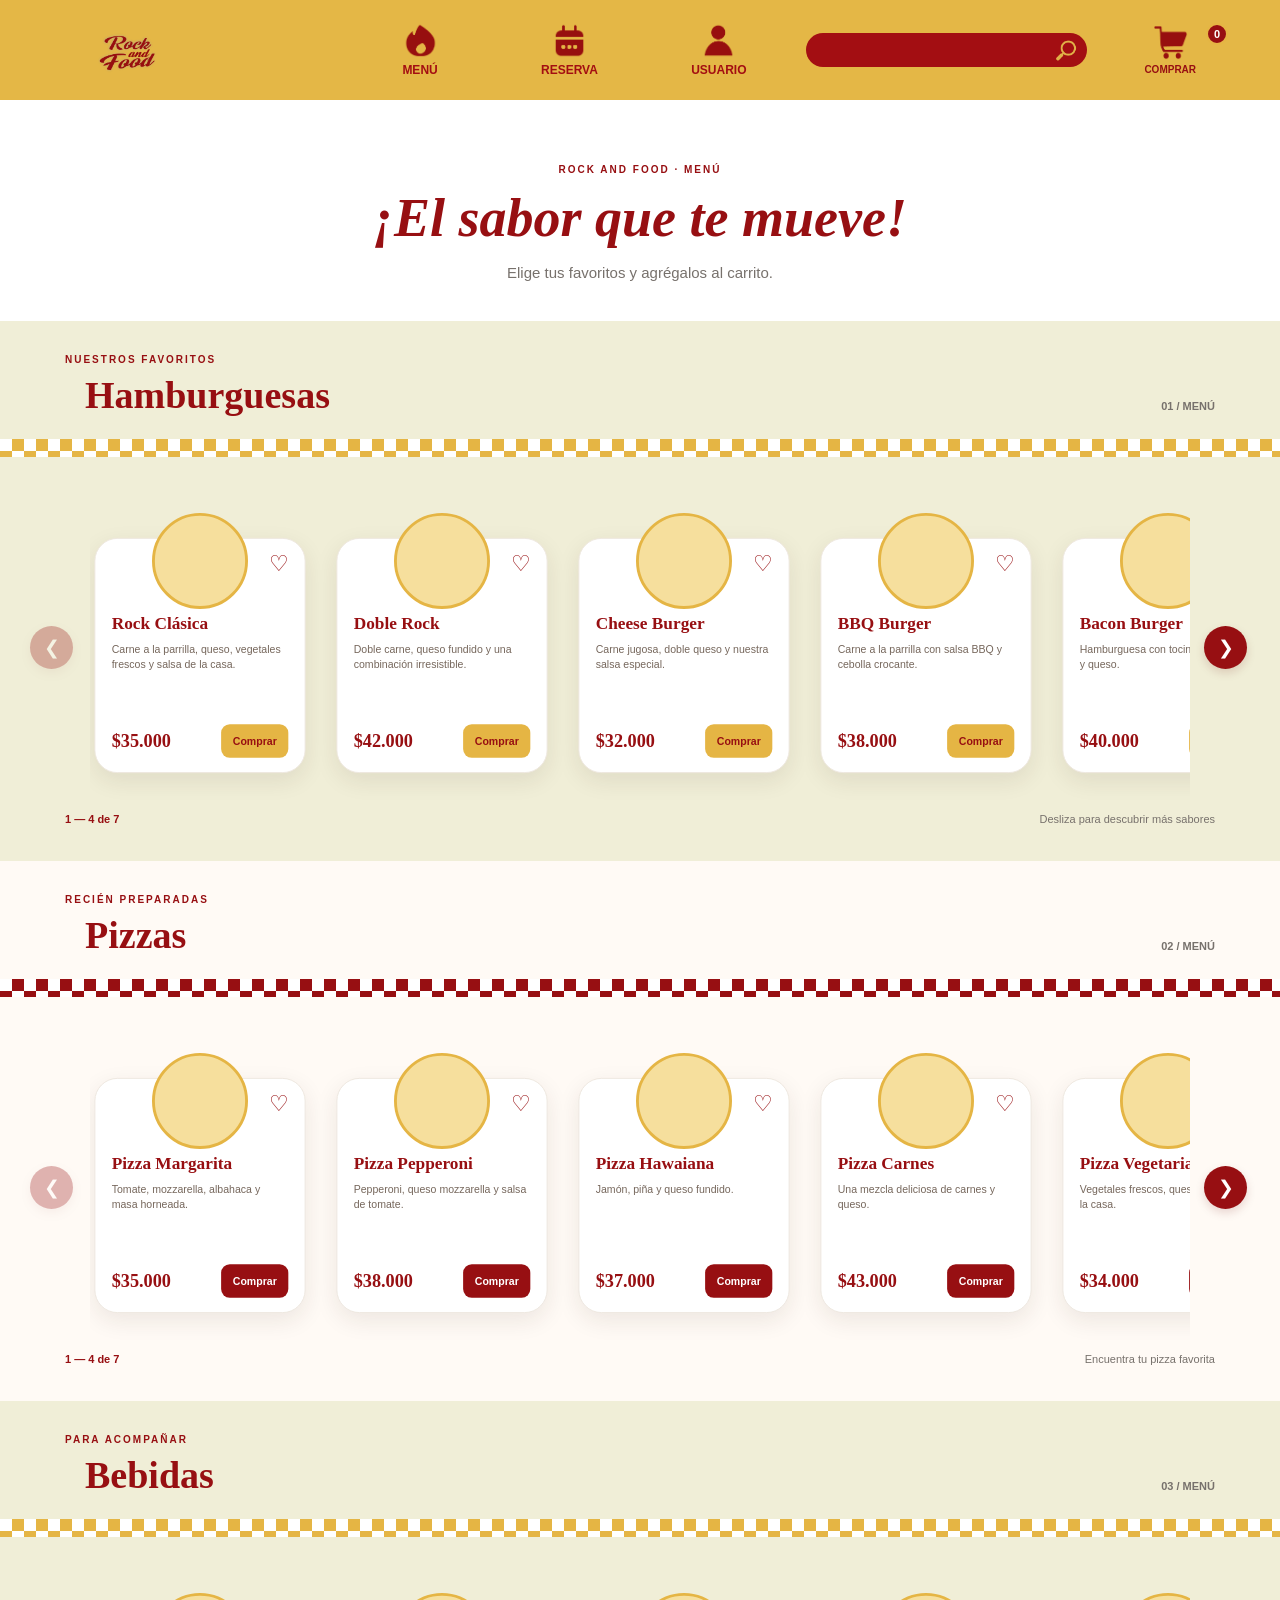
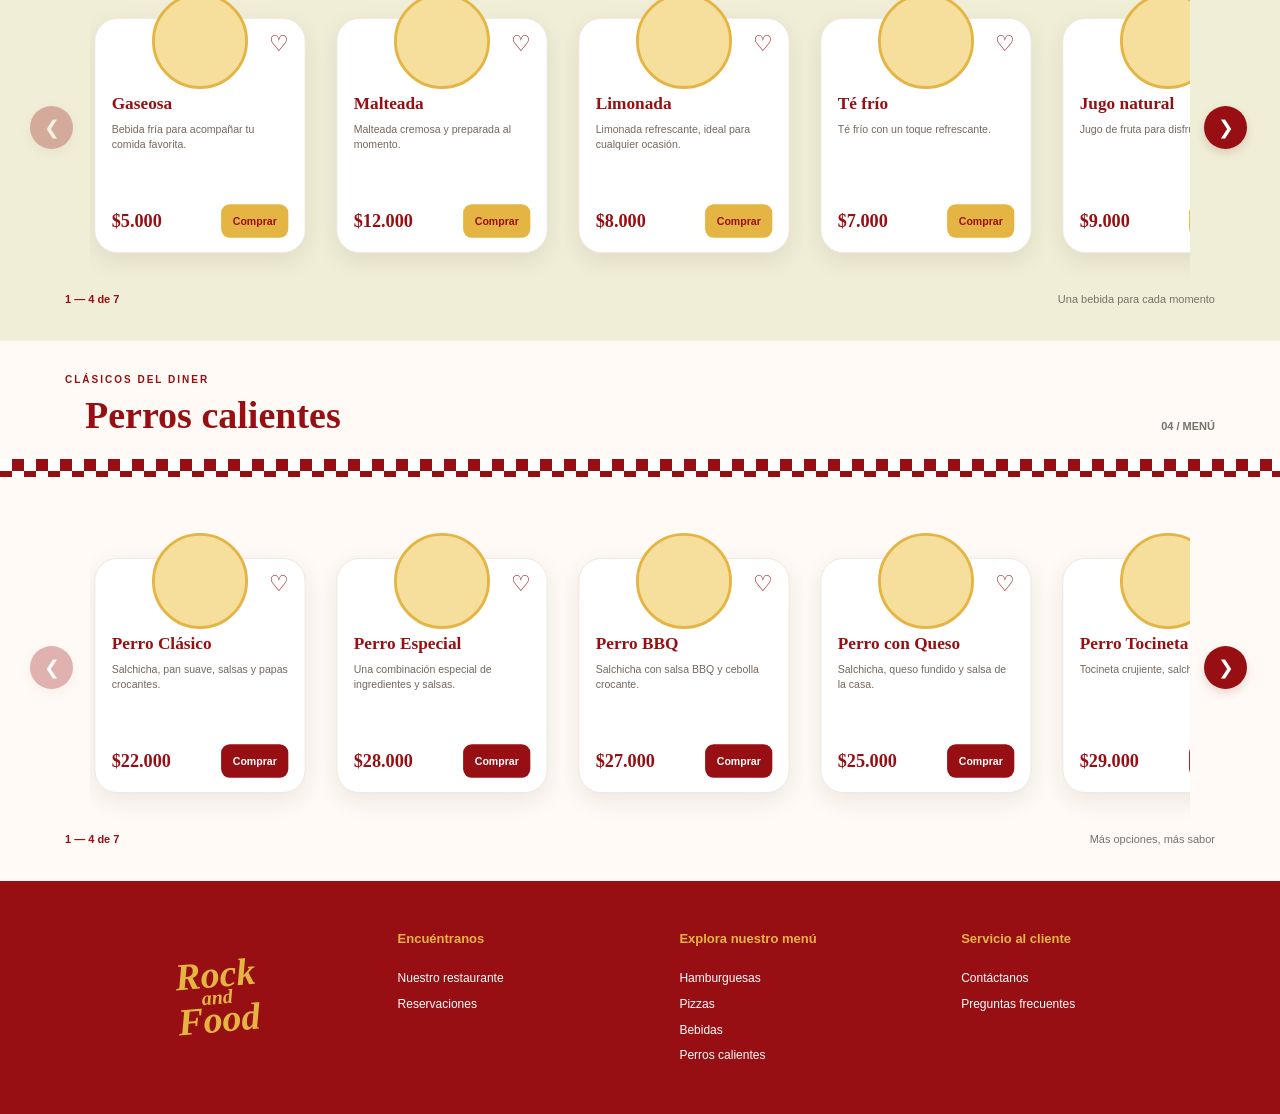
==== menu.html @ 2be90428 "arreglando las demas pestañas" ====
<!DOCTYPE html>
<html lang="es">
<head>
  <meta charset="UTF-8">
  <meta name="viewport" content="width=device-width, initial-scale=1.0">

  <title>Menú | Rock and Food</title>

  <!-- Conexión con los estilos CSS -->
  <link rel="stylesheet" href="menu.css">
    <link rel="stylesheet" href="styles.css">

</head>

<body>

  <!-- ==========================================
       BARRA DE NAVEGACIÓN
       ========================================== -->

  <header class="site-header" id="inicio">
    <nav class="navbar" aria-label="Navegación principal">
      <a class="brand" href="index.html" aria-label="Rock and Food, inicio">
        <img src="/iconos/logo-14.png" alt="Rock and Food">
      </a>

      <a class="nav-item" href="menu.html" aria-label="Ir al menú">
        <img src="/iconos/menu.png" alt="" class="nav-icon">
        <span>MENÚ</span>
      </a>

      <a class="nav-item" href="reservacion.html" aria-label="Ir a reservas">
        <img src="/iconos/reserva.png" alt="" class="nav-icon">
        <span>RESERVA</span>
      </a>

      <a class="nav-item" href="#usuario" aria-label="Área de usuario">
        <img src="/iconos/usuario.png" alt="" class="nav-icon">
        <span>USUARIO</span>
      </a>

      <!-- La búsqueda ocupa un espacio amplio en la navegación -->
      <form class="search-form" role="search" action="#menu">
        <label class="visually-hidden" for="site-search">Buscar productos</label>
        <input id="site-search" type="search" placeholder="Buscar..." autocomplete="off">
        <button type="submit" aria-label="Buscar">
          <img src="/iconos/lupa-13.png" alt="">
        </button>
      </form>

      
        <button class="boton-carrito" id="abrir-carrito" type="button">
        <img src="/iconos/carrito.png" alt="" class="nav-icon">
        <span>COMPRAR</span>
        <span class="carrito-contador" id="carrito-contador"
              aria-live="polite">0</span>
      </button>
    </nav>
  </header>


  <!-- ==========================================
       CONTENIDO PRINCIPAL
       ========================================== -->

  <main id="inicio">

    <section class="presentacion">
      <p class="presentacion-etiqueta">ROCK AND FOOD · MENÚ</p>
      <h1>¡El sabor que te mueve!</h1>
      <p>Elige tus favoritos y agrégalos al carrito.</p>
    </section>


    <!-- ========================================
         CATEGORÍA 1: HAMBURGUESAS
         Los productos se crean desde JavaScript.
         ======================================== -->

    <section class="categoria" id="hamburguesas"
             data-categoria="hamburguesas">

      <div class="categoria-titulo">
        <div>
          <span class="categoria-etiqueta">NUESTROS FAVORITOS</span>
          <h2>Hamburguesas</h2>
        </div>
        <span class="categoria-numero">01 / MENÚ</span>
      </div>

      <div class="franja-ajedrez franja-mostaza" aria-hidden="true"></div>

      <div class="carrusel-contenedor">

        <button class="flecha flecha-anterior"
                type="button"
                aria-label="Ver hamburguesas anteriores">
          &#10094;
        </button>

        <div class="carrusel-ventana">
          <div class="productos-pista" id="pista-hamburguesas"></div>
        </div>

        <button class="flecha flecha-siguiente"
                type="button"
                aria-label="Ver más hamburguesas">
          &#10095;
        </button>

      </div>

      <div class="carrusel-pie">
        <span class="carrusel-posicion">01 — 07</span>
        <span>Desliza para descubrir más sabores</span>
      </div>

    </section>


    <!-- ========================================
         CATEGORÍA 2: PIZZAS
         ======================================== -->

    <section class="categoria categoria-roja" id="pizzas"
             data-categoria="pizzas">

      <div class="categoria-titulo">
        <div>
          <span class="categoria-etiqueta">RECIÉN PREPARADAS</span>
          <h2>Pizzas</h2>
        </div>
        <span class="categoria-numero">02 / MENÚ</span>
      </div>

      <div class="franja-ajedrez franja-roja" aria-hidden="true"></div>

      <div class="carrusel-contenedor">

        <button class="flecha flecha-anterior"
                type="button"
                aria-label="Ver pizzas anteriores">
          &#10094;
        </button>

        <div class="carrusel-ventana">
          <div class="productos-pista" id="pista-pizzas"></div>
        </div>

        <button class="flecha flecha-siguiente"
                type="button"
                aria-label="Ver más pizzas">
          &#10095;
        </button>

      </div>

      <div class="carrusel-pie">
        <span class="carrusel-posicion">01 — 07</span>
        <span>Encuentra tu pizza favorita</span>
      </div>

    </section>


    <!-- ========================================
         CATEGORÍA 3: BEBIDAS
         ======================================== -->

    <section class="categoria" id="bebidas"
             data-categoria="bebidas">

      <div class="categoria-titulo">
        <div>
          <span class="categoria-etiqueta">PARA ACOMPAÑAR</span>
          <h2>Bebidas</h2>
        </div>
        <span class="categoria-numero">03 / MENÚ</span>
      </div>

      <div class="franja-ajedrez franja-mostaza" aria-hidden="true"></div>

      <div class="carrusel-contenedor">

        <button class="flecha flecha-anterior"
                type="button"
                aria-label="Ver bebidas anteriores">
          &#10094;
        </button>

        <div class="carrusel-ventana">
          <div class="productos-pista" id="pista-bebidas"></div>
        </div>

        <button class="flecha flecha-siguiente"
                type="button"
                aria-label="Ver más bebidas">
          &#10095;
        </button>

      </div>

      <div class="carrusel-pie">
        <span class="carrusel-posicion">01 — 07</span>
        <span>Una bebida para cada momento</span>
      </div>

    </section>


    <!-- ========================================
         CATEGORÍA 4: PERROS CALIENTES
         ======================================== -->

    <section class="categoria categoria-roja" id="perros"
             data-categoria="perros">

      <div class="categoria-titulo">
        <div>
          <span class="categoria-etiqueta">CLÁSICOS DEL DINER</span>
          <h2>Perros calientes</h2>
        </div>
        <span class="categoria-numero">04 / MENÚ</span>
      </div>

      <div class="franja-ajedrez franja-roja" aria-hidden="true"></div>

      <div class="carrusel-contenedor">

        <button class="flecha flecha-anterior"
                type="button"
                aria-label="Ver perros calientes anteriores">
          &#10094;
        </button>

        <div class="carrusel-ventana">
          <div class="productos-pista" id="pista-perros"></div>
        </div>

        <button class="flecha flecha-siguiente"
                type="button"
                aria-label="Ver más perros calientes">
          &#10095;
        </button>

      </div>

      <div class="carrusel-pie">
        <span class="carrusel-posicion">01 — 07</span>
        <span>Más opciones, más sabor</span>
      </div>

    </section>

  </main>


  <!-- ==========================================
       VENTANA DEL CARRITO
       ========================================== -->

  <div class="fondo-modal" id="fondo-modal" hidden>
    <section class="modal-carrito"
             role="dialog"
             aria-modal="true"
             aria-labelledby="titulo-carrito">

      <button class="cerrar-modal" id="cerrar-carrito"
              type="button" aria-label="Cerrar carrito">×</button>

      <span class="categoria-etiqueta">TU PEDIDO</span>
      <h2 id="titulo-carrito">Mi carrito</h2>

      <div id="carrito-lista" class="carrito-lista"></div>

      <div class="carrito-total">
        <span>Total</span>
        <strong id="carrito-total">$0 COP</strong>
      </div>

      <button class="boton-vaciar" id="vaciar-carrito" type="button">
        Vaciar carrito
      </button>

      <p class="nota-carrito">
        Este carrito es una demostración visual. No procesa pagos.
      </p>

    </section>
  </div>


  <!-- Mensajes que aparecen al comprar o dar like -->
  <div class="notificacion" id="notificacion"
       role="status" aria-live="polite"></div>


  <!-- ==========================================
       PIE DE PÁGINA
       ========================================== -->

  <footer class="pie-pagina">
    <a class="logo logo-pie" href="#inicio">
      <span>Rock <small>and</small> Food</span>
    </a>

    <div>
      <h3>Encuéntranos</h3>
      <a href="#inicio">Nuestro restaurante</a>
      <a href="#reservas">Reservaciones</a>
    </div>

    <div>
      <h3>Explora nuestro menú</h3>
      <a href="#hamburguesas">Hamburguesas</a>
      <a href="#pizzas">Pizzas</a>
      <a href="#bebidas">Bebidas</a>
      <a href="#perros">Perros calientes</a>
    </div>

    <div>
      <h3>Servicio al cliente</h3>
      <a href="#inicio">Contáctanos</a>
      <a href="#inicio">Preguntas frecuentes</a>
    </div>

  </footer>


  <!-- Conexión con el archivo JavaScript -->
  <script src="menu.js"></script>

</body>
</html>
---- menu.css ----
/* =====================================================
   ROCK AND FOOD - DISEÑO DE PRODUCTOS
   Fondo blanco, rojo diner y mostaza.
   ===================================================== */

:root {
  --rojo: #970f12;
  --rojo-oscuro: #70090c;
  --mostaza: #e5b544;
  --mostaza-claro: #f6df9d;
  --blanco: #ffffff;
  --texto: #211b18;
  --gris: #77716c;
  --borde: #eee7df;
  --sombra: 0 8px 24px rgba(50, 30, 20, .09);
}

* {
  box-sizing: border-box;
}

html {
  scroll-behavior: smooth;
  scroll-padding-top: 100px;
}

body {
  margin: 0;
  background: var(--blanco);
  color: var(--texto);
  font-family: Arial, Helvetica, sans-serif;
  overflow-x: hidden;
}

button,
input {
  font: inherit;
}

button {
  cursor: pointer;
}

a {
  color: inherit;
  text-decoration: none;
}

button:focus-visible,
a:focus-visible,
input:focus-visible {
  outline: 3px solid var(--mostaza);
  outline-offset: 3px;
}

.oculto {
  position: absolute;
  width: 1px;
  height: 1px;
  padding: 0;
  overflow: hidden;
  clip: rect(0, 0, 0, 0);
  white-space: nowrap;
  border: 0;
}


/* =====================================================
   1. NAVEGACIÓN
   ===================================================== */

.encabezado {
  position: sticky;
  top: 0;
  z-index: 50;
  background: var(--mostaza);
  border-bottom: 4px solid var(--rojo);
}

.navegacion {
  width: min(100%, 1500px);
  min-height: 88px;
  margin: auto;
  padding: 0 24px;

  display: flex;
  align-items: stretch;
  gap: 12px;
}

/* Logo tipográfico. Puedes reemplazarlo por una imagen. */

.logo {
  flex: 0 0 175px;
  display: flex;
  align-items: center;
  justify-content: center;

  color: var(--rojo);
  font-family: Georgia, "Times New Roman", serif;
  font-size: 34px;
  font-style: italic;
  font-weight: 900;
  line-height: .78;
  text-align: center;
}

.logo span {
  transform: rotate(-5deg);
}

.logo small {
  display: block;
  font-size: 20px;
}

.enlace-nav {
  flex: 0 0 82px;
  min-width: 0;
  padding: 10px 5px;

  display: flex;
  flex-direction: column;
  justify-content: center;
  align-items: center;
  gap: 5px;

  color: var(--rojo);
  font-size: 11px;
  font-weight: 900;
  text-align: center;

  transition: background .2s, color .2s;
}

.enlace-nav:hover,
.enlace-nav.activo {
  background: var(--rojo);
  color: var(--mostaza);
}

.nav-icono {
  font-size: 27px;
  line-height: 1;
}

.buscador {
  flex: 1 1 150px;
  min-width: 70px;
  max-width: 280px;
  margin: auto 10px auto auto;

  display: flex;
  align-items: center;

  border: 2px solid var(--rojo);
  border-radius: 30px;
  overflow: hidden;
  background: var(--rojo);
}

.buscador input {
  width: 100%;
  min-width: 0;
  padding: 9px 12px;

  border: 0;
  outline: 0;
  background: transparent;
  color: white;
}

.buscador input::placeholder {
  color: #f9e7ba;
}

.buscador button {
  width: 42px;
  flex: 0 0 42px;
  padding: 6px;

  border: 0;
  background: var(--rojo);
  color: var(--mostaza);
  font-size: 26px;
}

.boton-carrito {
  position: relative;
  flex: 0 0 78px;
  padding: 9px 2px;

  display: flex;
  flex-direction: column;
  align-items: center;
  justify-content: center;
  gap: 4px;

  border: 0;
  background: transparent;
  color: var(--rojo);

  font-size: 10px;
  font-weight: 900;
}

.carrito-icono {
  font-size: 27px;
  line-height: 1;
}

.carrito-contador {
  position: absolute;
  top: 7px;
  right: 0;

  min-width: 22px;
  height: 22px;
  padding: 0 5px;

  display: grid;
  place-items: center;

  border: 2px solid var(--mostaza);
  border-radius: 50px;
  background: var(--rojo);
  color: white;

  font-size: 11px;
}

.carrito-contador:empty {
  display: none;
}


/* =====================================================
   2. PRESENTACIÓN
   ===================================================== */

.presentacion {
  padding: 54px 20px 40px;
  text-align: center;
}

.presentacion-etiqueta,
.categoria-etiqueta {
  color: var(--rojo);
  font-size: 10px;
  font-weight: 900;
  letter-spacing: 2px;
}

.presentacion h1 {
  margin: 12px 0;
  color: var(--rojo);
  font-family: Georgia, "Times New Roman", serif;
  font-size: clamp(32px, 5vw, 54px);
  font-style: italic;
}

.presentacion > p:last-child {
  margin-bottom: 0;
  color: var(--gris);
  font-size: 15px;
}


/* =====================================================
   3. CATEGORÍAS
   ===================================================== */

.categoria {
  padding: 28px 0 36px;
  background: #f0eed7;
  scroll-margin-top: 95px;
}

.categoria-roja {
  background: #fffaf5;
}

.categoria-titulo {
  width: min(100% - 48px, 1150px);
  margin: 0 auto 22px;

  display: flex;
  align-items: end;
  justify-content: space-between;
  gap: 16px;
}

.categoria-titulo h2 {
  margin: 6px 20px 0;
  color: var(--rojo);
  font-family: Georgia, "Times New Roman", serif;
  font-size: clamp(27px, 3.4vw, 38px);
}

.categoria-numero {
  padding-bottom: 5px;
  color: var(--gris);
  font-size: 11px;
  font-weight: 800;
  white-space: nowrap;
}


/* =====================================================
   4. FRANJA AJEDREZADA DECORATIVA
   ===================================================== */

.franja-ajedrez {
  height: 18px;
  width: 100%;
  margin-bottom: 24px;

  background-size: 24px 24px;
  background-position: 0 0;
}

.franja-mostaza {
  background-color: white;
  background-image:
    linear-gradient(45deg, var(--mostaza) 25%, transparent 25%),
    linear-gradient(-45deg, var(--mostaza) 25%, transparent 25%),
    linear-gradient(45deg, transparent 75%, var(--mostaza) 75%),
    linear-gradient(-45deg, transparent 75%, var(--mostaza) 75%);
  background-size: 24px 24px;
  background-position:
    0 0,
    0 12px,
    12px -12px,
    -12px 0;
}

.franja-roja {
  background-color: white;
  background-image:
    linear-gradient(45deg, var(--rojo) 25%, transparent 25%),
    linear-gradient(-45deg, var(--rojo) 25%, transparent 25%),
    linear-gradient(45deg, transparent 75%, var(--rojo) 75%),
    linear-gradient(-45deg, transparent 75%, var(--rojo) 75%);
  background-size: 24px 24px;
  background-position:
    0 0,
    0 12px,
    12px -12px,
    -12px 0;
}


/* =====================================================
   5. CARRUSEL Y FLECHAS
   ===================================================== */

.carrusel-contenedor {
  width: min(100% - 28px, 1220px);
  margin: 0 auto;

  display: grid;
  grid-template-columns: 46px minmax(0, 1fr) 46px;
  align-items: center;
  gap: 14px;
}

.carrusel-ventana {
  min-width: 0;
  overflow: hidden;
  padding: 30px 0 35px;
}

.productos-pista {
  display: flex;
  align-items: stretch;
  gap: 22px;

  transform: translateX(0);
  transition: transform .45s cubic-bezier(.2, .7, .2, 1);

  /* Evita que las tarjetas se compriman */
  will-change: transform;
}

.flecha {
  width: 43px;
  height: 43px;
  padding: 0;

  display: grid;
  place-items: center;

  border: 0;
  border-radius: 50%;

  background: var(--rojo);
  color: white;

  font-size: 19px;
  box-shadow: 0 4px 10px rgba(100, 0, 0, .15);

  transition: transform .2s, background .2s;
}

.flecha:hover {
  transform: scale(1.1);
  background: var(--rojo-oscuro);
}

.flecha:disabled {
  opacity: .3;
  cursor: not-allowed;
  transform: none;
}


/* =====================================================
   6. TARJETAS DE PRODUCTOS
   ===================================================== */

.tarjeta-producto {

  position: relative;
  isolation: isolate;

  flex: 0 0 220px;
  min-width: 0;
  min-height: 245px;
  margin-top: 22px;
  padding: 53px 17px 15px;

  display: flex;
  flex-direction: column;

  border: 1px solid var(--borde);
  border-radius: 24px;
  background: white;

  box-shadow: var(--sombra);

  transform: scale(.96);
  transform-origin: center center;

  transition:
    transform .28s ease,
    box-shadow .28s ease,
    opacity .28s ease,
    border-color .28s ease;

  z-index: 1;
}

/* Al pasar el cursor, la tarjeta aumenta de tamaño */

.tarjeta-producto:hover,
.tarjeta-producto:focus-within {
  transform: scale(1.07);
  box-shadow: 0 16px 35px rgba(50, 20, 10, .17);
  border-color: var(--mostaza);
  z-index: 5;
}

/* Las otras tarjetas se hacen ligeramente más pequeñas */

.productos-pista:has(.tarjeta-producto:hover)
.tarjeta-producto:not(:hover) {
  transform: scale(.92);
  opacity: .82;
}


/* Imagen circular que sobresale de la tarjeta */

.producto-imagen {

  position: absolute;
  top: -27px;
  left: 50%;

  width: 100px;
  height: 100px;

  transform: translateX(-50%);

  display: grid;
  place-items: center;

  border: 3px solid var(--mostaza);
  border-radius: 50%;
  overflow: hidden;

  background: var(--mostaza-claro);
}

.producto-imagen img {

  display: block;
  width: 100%;
  height: 100%;
  object-fit: contain;
  background: white;
}


/* Botón de favorito */

.boton-like {
  position: absolute;
  top: 10px;
  right: 11px;

  width: 31px;
  height: 31px;
  padding: 0;

  display: grid;
  place-items: center;

  border: 1px solid transparent;
  border-radius: 50%;
  background: white;
  color: var(--rojo);

  font-size: 23px;
  line-height: 1;

  transition: transform .2s, color .2s, background .2s;
}

.boton-like:hover {
  transform: scale(1.15);
}

.boton-like[aria-pressed="true"] {
  background: #fff0f0;
  color: var(--rojo);
}


/* Nombre del producto */

.producto-nombre {
  margin: 0 35px 8px 0;
margin-top: 25px;
  color: var(--rojo);
  font-family: Georgia, "Times New Roman", serif;
  font-size: 18px;
  line-height: 1.15;
  overflow-wrap: anywhere;
}


/* Descripción */

.producto-descripcion {
  margin: 0 0 15px;

  color: #76675c;
  font-size: 11px;
  line-height: 1.5;
}


/* Precio y botón comprar */

.producto-pie {
  display: flex;
  align-items: center;
  justify-content: space-between;
  gap: 7px;

  margin-top: auto;
}

.producto-precio {
  color: var(--rojo);
  font-family: Georgia, "Times New Roman", serif;
  font-size: 19px;
  font-weight: 900;
  white-space: nowrap;
}

.boton-comprar {
  min-height: 35px;
  padding: 8px 12px;

  border: 0;
  border-radius: 9px;

  background: var(--rojo);
  color: white;

  font-size: 11px;
  font-weight: 900;
  white-space: nowrap;

  transition: background .2s, transform .2s;
}

.boton-comprar:hover {
  background: var(--rojo-oscuro);
  transform: translateY(-1px);
}


/* Categorías de fondo cálido usan botones mostaza */

.categoria:not(.categoria-roja) .boton-comprar {
  background: var(--mostaza);
  color: var(--rojo);
}

.categoria:not(.categoria-roja) .boton-comprar:hover {
  background: #f0c85f;
}


/* Indicador del carrusel */

.carrusel-pie {
  width: min(100% - 48px, 1150px);
  margin: 0 auto;

  display: flex;
  justify-content: space-between;
  gap: 12px;

  color: var(--gris);
  font-size: 11px;
}

.carrusel-posicion {
  color: var(--rojo);
  font-weight: 900;
  white-space: nowrap;
}


/* =====================================================
   7. VENTANA DE CARRITO
   ===================================================== */

.fondo-modal[hidden] {
  display: none !important;
}

.fondo-modal {
  position: fixed;
  inset: 0;
  z-index: 100;

  display: flex;
  align-items: center;
  justify-content: center;

  padding: 18px;

  background: rgba(25, 15, 10, .6);
}

.modal-carrito {
  position: relative;

  width: min(100%, 500px);
  max-height: min(85vh, 720px);
  overflow-y: auto;

  padding: 32px 25px 25px;

  border-radius: 22px;
  background: white;
  box-shadow: 0 20px 70px rgba(0, 0, 0, .25);
}

.modal-carrito h2 {
  margin: 7px 0 20px;
  color: var(--rojo);
  font-family: Georgia, "Times New Roman", serif;
  font-size: 30px;
}

.cerrar-modal {
  position: absolute;
  top: 12px;
  right: 15px;

  width: 37px;
  height: 37px;

  border: 0;
  border-radius: 50%;
  background: #f5eee6;
  color: var(--rojo);

  font-size: 28px;
}

.carrito-lista {
  display: flex;
  flex-direction: column;
  gap: 13px;
}

.carrito-vacio {
  padding: 22px 0;
  color: var(--gris);
  text-align: center;
}

.carrito-fila {
  display: grid;
  grid-template-columns: minmax(0, 1fr) auto;
  align-items: center;
  gap: 12px;

  padding-bottom: 12px;
  border-bottom: 1px solid var(--borde);
}

.carrito-fila h3 {
  margin: 0 0 5px;
  color: var(--texto);
  font-size: 14px;
}

.carrito-fila p {
  margin: 0;
  color: var(--gris);
  font-size: 12px;
}

.carrito-cantidad {
  display: flex;
  align-items: center;
  gap: 9px;
}

.carrito-cantidad button {
  width: 28px;
  height: 28px;

  border: 0;
  border-radius: 50%;
  background: var(--mostaza);
  color: var(--rojo);
  font-weight: 900;
}

.carrito-total {
  display: flex;
  align-items: center;
  justify-content: space-between;
  gap: 12px;

  margin-top: 22px;
  padding-top: 18px;
  border-top: 2px solid var(--mostaza);

  font-size: 16px;
  font-weight: 900;
}

.carrito-total strong {
  color: var(--rojo);
  font-size: 21px;
}

.boton-vaciar {
  width: 100%;
  margin-top: 18px;
  padding: 12px;

  border: 1px solid var(--rojo);
  border-radius: 10px;
  background: white;
  color: var(--rojo);
  font-weight: 900;
}

.nota-carrito {
  margin: 15px 0 0;
  color: var(--gris);
  font-size: 11px;
  line-height: 1.5;
  text-align: center;
}


/* =====================================================
   8. MENSAJE FLOTANTE
   ===================================================== */

.notificacion {
  position: fixed;
  right: 20px;
  bottom: 20px;
  z-index: 200;

  max-width: min(380px, calc(100% - 40px));
  padding: 15px 20px;

  border-left: 5px solid var(--mostaza);
  border-radius: 12px;

  background: var(--rojo);
  color: white;

  font-size: 14px;
  font-weight: 800;
  line-height: 1.5;

  box-shadow: 0 8px 28px rgba(0, 0, 0, .2);

  opacity: 0;
  visibility: hidden;
  transform: translateY(12px);

  transition: opacity .2s, transform .2s, visibility .2s;
}

.notificacion.visible {
  opacity: 1;
  visibility: visible;
  transform: translateY(0);
}


/* =====================================================
   9. PIE DE PÁGINA
   ===================================================== */

.pie-pagina {
  padding: 50px max(25px, calc((100% - 1150px) / 2));

  display: grid;
  grid-template-columns: 1.2fr repeat(3, 1fr);
  gap: 28px;

  background: var(--rojo);
  color: white;
}

.logo-pie {
  color: var(--mostaza);
  font-size: 38px;
}

.pie-pagina h3 {
  margin: 0 0 15px;
  color: var(--mostaza);
  font-size: 13px;
}

.pie-pagina > div {
  display: flex;
  flex-direction: column;
  gap: 9px;
}

.pie-pagina > div a {
  font-size: 12px;
  line-height: 1.4;
}

.pie-pagina > div a:hover {
  color: var(--mostaza);
}


/* =====================================================
   10. TABLETAS
   ===================================================== */

@media (max-width: 900px) {

  .navegacion {
    padding: 0 12px;
    gap: 5px;
  }

  .logo {
    flex-basis: 125px;
    font-size: 28px;
  }

  .logo small {
    font-size: 16px;
  }

  .enlace-nav {
    flex-basis: 66px;
    font-size: 9px;
  }

  .nav-icono {
    font-size: 23px;
  }

  .buscador {
    margin-right: 2px;
  }

  .boton-carrito {
    flex-basis: 65px;
    font-size: 9px;
  }

  .carrusel-contenedor {
    grid-template-columns: 38px minmax(0, 1fr) 38px;
    gap: 8px;
  }

  .flecha {
    width: 36px;
    height: 36px;
    font-size: 16px;
  }

  .tarjeta-producto {
    flex-basis: 205px;
  }

  .pie-pagina {
    grid-template-columns: repeat(2, minmax(0, 1fr));
  }

}


/* =====================================================
   11. CELULARES
   ===================================================== */

@media (max-width: 600px) {

  .navegacion {
    min-height: 72px;
    padding: 0 8px;
    gap: 2px;
  }

  .logo {
    flex: 1 1 95px;
    min-width: 70px;
    font-size: 23px;
  }

  .logo small {
    font-size: 13px;
  }

  .enlace-nav {
    flex: 0 1 54px;
    padding: 8px 2px;
    font-size: 8px;
  }

  .nav-icono {
    font-size: 20px;
  }

  .buscador {
    flex: 0 1 95px;
    min-width: 50px;
    margin: auto 2px;
  }

  .buscador input {
    padding: 8px 5px;
    font-size: 11px;
  }

  .buscador button {
    width: 28px;
    flex-basis: 28px;
    font-size: 21px;
  }

  .boton-carrito {
    flex: 0 0 49px;
    font-size: 7px;
  }

  .carrito-icono {
    font-size: 22px;
  }

  .carrito-contador {
    top: 3px;
    right: -1px;
    min-width: 18px;
    height: 18px;
    font-size: 9px;
  }

  .presentacion {
    padding: 35px 15px 28px;
  }

  .categoria {
    padding-top: 24px;
    padding-bottom: 25px;
  }

  .categoria-titulo {
    width: calc(100% - 30px);
    margin-bottom: 15px;
  }

  .categoria-titulo h2 {
    font-size: 26px;
  }

  .categoria-numero {
    font-size: 9px;
  }

  .franja-ajedrez {
    height: 13px;
    margin-bottom: 5px;
    background-size: 20px 20px;
  }

  .carrusel-contenedor {
    width: calc(100% - 14px);
    grid-template-columns: 30px minmax(0, 1fr) 30px;
    gap: 5px;
  }

  .flecha {
    width: 29px;
    height: 29px;
    font-size: 13px;
  }

  .carrusel-ventana {
    padding: 28px 0 30px;
  }

  .productos-pista {
    gap: 14px;
  }

  .tarjeta-producto {
    flex-basis: min(220px, calc(100vw - 95px));
    min-height: 235px;
    padding: 52px 13px 13px;
    border-radius: 20px;
  }

  .tarjeta-producto:hover,
  .tarjeta-producto:focus-within {
    transform: scale(1.025);
  }

  .producto-imagen {
    width: 90px;
    height: 90px;
    top: -24px;
  }

  .producto-nombre {
    font-size: 17px;
  }

  .producto-descripcion {
    font-size: 11px;
  }

  .producto-precio {
    font-size: 17px;
  }

  .boton-comprar {
    padding: 8px 10px;
    font-size: 10px;
  }

  .carrusel-pie {
    width: calc(100% - 35px);
    font-size: 10px;
  }

  .pie-pagina {
    padding: 35px 22px;
    gap: 25px 16px;
  }

  .logo-pie {
    font-size: 30px;
  }

  .pie-pagina h3 {
    font-size: 12px;
  }

  .pie-pagina > div a {
    font-size: 11px;
  }

  .modal-carrito {
    padding: 30px 18px 20px;
  }

}


/* Pantallas muy pequeñas */

@media (max-width: 370px) {

  .logo {
    flex-basis: 63px;
    font-size: 19px;
  }

  .logo small {
    font-size: 11px;
  }

  .enlace-nav {
    flex-basis: 44px;
    font-size: 7px;
  }

  .nav-icono {
    font-size: 17px;
  }

  .buscador {
    flex-basis: 48px;
  }

  .buscador input {
    width: 10px;
    padding: 6px 2px;
  }

  .boton-carrito {
    flex-basis: 42px;
  }

  .carrusel-pie > span:last-child {
    text-align: right;
  }

}


/* Respeta la preferencia de reducir animaciones */

@media (prefers-reduced-motion: reduce) {

  *,
  *::before,
  *::after {
    scroll-behavior: auto !important;
    transition-duration: .01ms !important;
  }

}
---- styles.css ----
/* ==========================================================
  ROCK AND FOOD — HOJA DE ESTILOS
  Los comentarios indican qué puedes modificar.
  Colores principales tomados de la referencia:
  mostaza #e4b746, rojo #a30e12 y crema #fffaf0.
   ========================================================== */

/*tipografia*/

:root {
  --mustard: #e4b746;
  --red: #a30e12;
  --deep-red: #8f0c10;
  --cream: #fffaf0;
  --ink: #3b1512;
  --content-width: 1120px;
  --page-gutter: clamp(18px, 5vw, 72px);
}

* { box-sizing: border-box; }

html {
  scroll-behavior: smooth; /* Desplazamiento suave al pulsar enlaces del footer */
  scroll-padding-top: 90px;
}

body {
  margin: 0;
  color: var(--ink);
  background: #fff;
  font-family: Arial, Helvetica, sans-serif; /* Cambia aquí la tipografía general */
}

img {
  display: block;
  max-width: 100%;
}

a { color: inherit; text-decoration: none; }

button, input { font: inherit; }

.visually-hidden {
  position: absolute;
  width: 1px;
  height: 1px;
  padding: 0;
  margin: -1px;
  overflow: hidden;
  clip: rect(0, 0, 0, 0);
  white-space: nowrap;
  border: 0;
}

/* ==================== 1. NAVEGACIÓN ====================
   Las seis columnas son: logo, menú, reserva, usuario,
   búsqueda ancha y carrito. Ajusta grid-template-columns
   si necesitas cambiar el espacio de cada elemento.
*/
.site-header {
  position: relative;
  z-index: 20;
  background: var(--mustard);
}

.navbar {
  width: 100%;
  min-height: 100px;
  padding: 12px clamp(18px, 4.5vw, 52px);
  display: grid;
  grid-template-columns: minmax(150px, 1.7fr) repeat(3, minmax(70px, .75fr)) minmax(150px, 1.7fr) minmax(70px, .7fr);
  align-items: center;
  gap: clamp(10px, 2vw, 28px);
}

.brand { display: flex; align-items: center; }
.brand img { width: min(100%, 150px); max-height: 76px; object-fit: contain; }

.nav-item {
  min-width: 0;
  display: flex;
  flex-direction: column;
  align-items: center;
  justify-content: center;
  gap: 5px;
  color: var(--red);
  font-size: 12px;
  font-weight: 900;
  transition: color .2s ease, transform .2s ease;
}

.nav-icon {
  width: 35px;
  height: 35px;
  object-fit: contain;
  /* Si tus iconos son PNG de un solo color, este filtro los vuelve rojos.
     Para iconos ya rojos, elimina esta propiedad si altera sus colores. */
  transition: filter .2s ease, transform .2s ease;
}

.nav-item:hover,
.nav-item:focus-visible {
  color: #fff3d0;
  transform: translateY(-2px);
}

/* Efecto de inversión/contraste al pasar el cursor por los iconos */
.nav-item:hover .nav-icon,
.nav-item:focus-visible .nav-icon {
  filter: brightness(0) invert(1);
}

.search-form {
  min-width: 0;
  height: 34px;
  display: flex;
  align-items: center;
  overflow: hidden;
  border-radius: 999px;
  background: var(--red);
}

.search-form input {
  width: 100%;
  min-width: 0;
  padding: 6px 12px 6px 16px;
  color: white;
  background: transparent;
  border: 0;
  outline: 0;
}

.search-form input::placeholder { color: transparent; }
.search-form button {
  width: 42px;
  height: 100%;
  flex: 0 0 42px;
  display: grid;
  place-items: center;
  border: 0;
  background: transparent;
  cursor: pointer;
}
.search-form button img { width: 23px; height: 23px; object-fit: contain; }
.search-form:focus-within { outline: 2px solid var(--cream); }

/* ==================== 2. BANNER PRINCIPAL ====================
Reemplaza la ruta de background-image por tu imagen de fondo.
*/
.hero {
  min-height: 330px;
  color: var(--red);
  background-color: #a8a4a4;
  background-image: url("/imagenes/n.pngfondo\ baner-23.png"); /* TU FONDO */
  background-position: center;
  background-size: cover;
  background-repeat: no-repeat;
  overflow: hidden;
  opacity: 95% ;
}

.hero-content {
  max-width: 1440px;
  min-height: 330px;
  margin: 0 auto;
  padding: 22px clamp(20px, 4vw, 55px);
  display: grid;
  grid-template-columns: minmax(105px, .65fr) minmax(250px, 1.45fr) minmax(240px, 1.35fr);
  align-items: center;
  gap: 12px;
}

.ghost-art {
  width: 100%;
  max-height: 220px;
  object-fit: contain;
}

.hero-copy { position: relative; z-index: 1; }
.hero-kicker {
  margin: 0;
  color: var(--mustard);
  font-size: clamp(44px, 6vw, 78px);
  line-height: .82;
  font-weight: 1000;
  letter-spacing: -2px;
}
.hero-copy h1 {
  margin: 3px 0 7px;
  color: var(--red);
  font-size: clamp(24px, 3.4vw, 43px);
  line-height: .95;
  font-weight: 1000;
  text-transform: uppercase;
}
.hero-description {
  max-width: 330px;
  margin: 0 0 22px;
  color: var(--cream);
  font-size: clamp(13px, 1.3vw, 17px);
  line-height: 1.05;
}
.pill-button, .buy-button {
  display: inline-flex;
  align-items: center;
  justify-content: center;
  border: 0;
  border-radius: 999px;
  padding: 13px 26px;
  color: var(--red);
  background: var(--mustard);
  font-weight: 900;
  text-align: center;
  transition: transform .2s ease, background-color .2s ease;
}
.pill-button { margin-top: 3px; font-size: clamp(14px, 1.7vw, 21px); }
.pill-button:hover, .buy-button:hover { transform: translateY(-3px); background: #f2cd68; }
.hero-product {
  justify-self: center;
  align-self: end;
  width: 125%;          /* Aumenta el tamaño respecto a su columna */
  max-width: 600px;     /* Permite que crezca más en computador */
  max-height: 430px;    /* Controla su altura máxima */
  object-fit: contain;
  object-position: bottom center;
}

/* ==================== FRANJA DE CUADROS ====================
   Usa tu archivo de cuadros. Cambia el alto si lo necesitas.
*/
.checker-strip {
  width: 100%;
  height: 52px;
  background-image: url("assets/cuadros.png"); /* TU IMAGEN DE CUADROS */
  background-position: center;
  background-size: auto 100%;
  background-repeat: repeat-x;
}

/* ==================== 3. DINER 80S ==================== */
.diner-section {
  max-width: var(--content-width);
  margin: 0 auto;
  padding: 55px var(--page-gutter) 35px;
}

.section-title {
  margin: 0 0 42px;
  color: var(--mustard);
  font-size: clamp(42px, 6vw, 66px);
  font-weight: 1000;
  line-height: 1;
  letter-spacing: 1px;
  text-align: left;
}

.diner-layout {
  display: grid;
  grid-template-columns: minmax(0, 1.25fr) minmax(250px, .9fr);
  align-items: center;
  gap: clamp(24px, 4vw, 48px);
}

.diner-photo-frame {
  padding: 8px;
  border-radius: 42px;
  background: linear-gradient(135deg, #a9b0b9, #fff, #8bcbd0, #9aa4ad);
  aspect-ratio: 1.12 / .88;
}
.diner-photo-frame img {
  width: 100%;
  height: 100%;
  object-fit: cover;
  border-radius: 34px;
}

.contact-details { display: grid; gap: 28px; }
.detail-item {
  display: grid;
  grid-template-columns: 76px minmax(0, 1fr);
  gap: 18px;
  align-items: center;
}
.detail-icon {
  width: 70px;
  height: 70px;
  display: grid;
  place-items: center;
  padding: 10px;
  border-radius: 50%;
  background: var(--mustard);
  transition: background-color .2s ease, transform .2s ease;
}
.detail-icon img { width: 100%; height: 100%; object-fit: contain; }
.detail-item:hover .detail-icon,
.detail-item:focus-visible .detail-icon {
  background: var(--red);
  transform: scale(1.06);
}
.detail-copy { display: flex; flex-direction: column; gap: 3px; font-size: 14px; line-height: 1.15; }
.detail-copy strong { margin-bottom: 3px; color: var(--red); font-size: 17px; font-weight: 900; }

/* ==================== 4. DISCO GIRATORIO ====================
   El disco queda fijo a la izquierda como en la referencia.
   Al pasar el cursor: aumenta ligeramente y se detiene.
*/
.vinyl-wrap {
  position: fixed;
  z-index: 8;
  left: -55px;
  bottom: 9%;
  width: 135px;
  pointer-events: none; /* El disco decorativo no bloquea botones */
}
.vinyl-record {
  width: 100%;
  aspect-ratio: 1;
  object-fit: contain;
  animation: vinyl-spin 12s linear infinite;
  transform-origin: center;
  pointer-events: auto;
  transition: scale .3s ease;
}
.vinyl-record:hover {
  scale: 1.1;
  animation-play-state: paused;
}
@keyframes vinyl-spin { to { transform: rotate(360deg); } }

/* ==================== 5. FAVORITOS / CARRUSEL ==================== */
.favorites-section {
  padding: 0 var(--page-gutter) 105px;
  overflow: hidden;
}
.favorites-heading {
  position: relative;
  min-height: 62px;
  display: grid;
  place-items: center;
  margin-bottom: 38px;
}
.checker-strip-heading {
  position: absolute;
  inset: 0;
  height: 100%;
}
.favorites-heading h2 {
  position: relative;
  z-index: 1;
  margin: 0;
  padding: 0 12px;
  color: var(--red);
  font-size: clamp(30px, 4.3vw, 47px);
  line-height: 1.1;
  font-weight: 1000;
  text-align: center;
}

.carousel-shell {
  max-width: 1080px;
  margin: 0 auto;
  display: grid;
  grid-template-columns: 54px minmax(0, 1fr) 54px;
  align-items: center;
  gap: 14px;
}
.favorites-track-window { min-width: 0; overflow: hidden; }
.favorites-track {
  display: grid;
  grid-auto-columns: calc((100% - 22px) / 2);
  grid-auto-flow: column;
  gap: 22px;
  transition: transform .5s ease;
  will-change: transform;
}
.product-card {
  position: relative;
  min-width: 0;
  min-height: 310px;
  margin-top: 32px;
  padding: 115px 18px 18px;
  border: 8px solid #aeb7bf;
  border-radius: 42px;
  background: var(--red) url("assets/fondo-tarjeta.jpg") center / cover no-repeat;
  color: var(--cream);
}
.product-image {
  position: absolute;
  z-index: 2;
  top: -60px;
  left: 50%;
  width: 88%;
  height: 155px;
  object-fit: contain;
  transform: translateX(-50%);
}
.product-card-content h3 {
  margin: 0 0 6px;
  font-size: 15px;
  font-weight: 900;
  text-transform: none;
}
.product-card-content p {
  margin: 0;
  color: #e8c36a;
  font-size: 13px;
  line-height: 1.1;
}
.buy-button {
  position: relative;
  left: 50%;
  min-width: 60%;
  margin-top: 12px;
  padding: 13px 24px;
  border-radius: 10px;
  transform: translateX(-50%);
  font-size: 17px;
}
.buy-button:hover { transform: translateX(-50%) translateY(-3px); }
.carousel-arrow {
  width: 54px;
  height: 54px;
  display: grid;
  place-items: center;
  border: 0;
  border-radius: 50%;
  color: var(--red);
  background: var(--mustard);
  cursor: pointer;
  transition: transform .2s ease, background-color .2s ease;
}
.carousel-arrow span { font-size: 35px; font-weight: 900; line-height: 1; }
.carousel-arrow:hover { transform: scale(1.08); background: #f2cd68; }
.carousel-arrow:focus-visible, a:focus-visible, button:focus-visible { outline: 3px solid #262626; outline-offset: 3px; }

/* ==================== 6. FOOTER ==================== */
.site-footer {
  min-height: 290px;
  padding: 54px clamp(20px, 4vw, 50px);
  display: grid;
  grid-template-columns: minmax(145px, 1.4fr) repeat(4, minmax(100px, 1fr));
  align-items: center;
  gap: clamp(18px, 3vw, 38px);
  color: #fff;
  background: var(--red);
}
.footer-brand img { width: min(100%, 190px); max-height: 100px; object-fit: contain; }
.footer-column { display: flex; flex-direction: column; align-items: center; gap: 8px; text-align: center; }
.footer-column h2 { margin: 0 0 8px; font-size: 11px; font-weight: 900; }
.footer-column a { font-size: 10px; line-height: 1.25; transition: color .2s ease; }
.footer-column a:hover { color: var(--mustard); text-decoration: underline; }

/* ==================== RESPONSIVE: TABLETAS ==================== */
@media (max-width: 900px) {
  .navbar {
    grid-template-columns: minmax(120px, 1.3fr) repeat(3, minmax(55px, .65fr)) minmax(110px, 1.2fr) minmax(60px, .6fr);
    gap: 10px;
    padding-inline: 18px;
  }
  .brand img { max-height: 62px; }
  .nav-icon { width: 29px; height: 29px; }
  .nav-item { font-size: 10px; }
  .hero-content {
    grid-template-columns: minmax(80px, .55fr) minmax(220px, 1.3fr) minmax(180px, 1fr);
    padding-inline: 22px;
  }
  .diner-layout { gap: 24px; }
  .detail-item { grid-template-columns: 58px minmax(0, 1fr); gap: 12px; }
  .detail-icon { width: 56px; height: 56px; }
  .detail-copy { font-size: 12px; }
  .detail-copy strong { font-size: 15px; }
  .site-footer { grid-template-columns: repeat(5, minmax(0, 1fr)); gap: 18px; }
  .footer-brand img { width: 145px; }
}

/* ==================== RESPONSIVE: CELULARES ==================== */
@media (max-width: 620px) {
  html { scroll-padding-top: 10px; }
  .navbar {
    min-height: auto;
    padding: 12px 14px;
    grid-template-columns: 1.25fr repeat(4, minmax(42px, .55fr));
    gap: 9px;
  }
  .brand { grid-column: 1 / 2; grid-row: 1; }
  .brand img { width: 118px; max-height: 52px; }
  .nav-item { font-size: 9px; gap: 3px; }
  .nav-icon { width: 25px; height: 25px; }
  .search-form {
    grid-column: 1 / -1;
    grid-row: 2;
    height: 34px;
  }
  .search-form input::placeholder { color: rgba(255,255,255,.8); }
  .cart-link { grid-column: 5 / 6; grid-row: 1; }
  .hero, .hero-content { min-height: 0; }
  .hero-content {
    padding: 22px 18px 18px;
    grid-template-columns: 82px minmax(0, 1fr);
    gap: 8px;
  }
  .ghost-art { max-height: 135px; }
  .hero-copy { grid-column: 2; grid-row: 1; }
  .hero-kicker { font-size: clamp(40px, 12vw, 58px); }
  .hero-copy h1 { font-size: clamp(21px, 6vw, 30px); }
  .hero-description { font-size: 12px; margin-bottom: 12px; }
  .pill-button { padding: 10px 16px; font-size: 13px; }
  .hero-product {
    grid-column: 1 / -1;
    grid-row: 2;
    width: min(78%, 300px);
    max-height: 190px;
    justify-self: end;
    margin-top: 8px;
  }
  .checker-strip { height: 30px; background-size: auto 100%; }
  .diner-section { padding: 38px 20px 25px; }
  .section-title { margin-bottom: 24px; font-size: clamp(38px, 11vw, 52px); }
  .diner-layout { grid-template-columns: 1fr; gap: 24px; }
  .diner-photo-frame { aspect-ratio: 1.15 / .9; border-radius: 30px; }
  .diner-photo-frame img { border-radius: 23px; }
  .contact-details { gap: 18px; }
  .detail-item { grid-template-columns: 58px minmax(0, 1fr); }
  .detail-icon { width: 54px; height: 54px; }
  .detail-copy { font-size: 13px; }
  .detail-copy strong { font-size: 16px; }
  .vinyl-wrap { width: 75px; left: -38px; bottom: 8%; opacity: .9; }
  .favorites-section { padding: 0 14px 60px; }
  .favorites-heading { min-height: 46px; margin-bottom: 20px; }
  .favorites-heading h2 { font-size: clamp(25px, 7vw, 34px); }
  .carousel-shell { grid-template-columns: 36px minmax(0, 1fr) 36px; gap: 6px; }
  .carousel-arrow { width: 36px; height: 36px; }
  .carousel-arrow span { font-size: 27px; }
  .favorites-track { grid-auto-columns: 100%; gap: 0; }
  .product-card { min-height: 300px; margin-top: 38px; padding: 110px 16px 18px; border-width: 6px; border-radius: 32px; }
  .product-image { top: -58px; height: 150px; }
  .product-card-content h3 { font-size: 15px; }
  .product-card-content p { font-size: 12px; }
  .buy-button { min-width: 65%; font-size: 16px; }
  .site-footer {
    padding: 38px 20px;
    grid-template-columns: repeat(2, minmax(0, 1fr));
    gap: 28px 16px;
  }
  .footer-brand { grid-column: 1 / -1; display: flex; justify-content: center; }
  .footer-brand img { width: 160px; }
  .footer-column h2 { font-size: 12px; }
  .footer-column a { font-size: 11px; }
  .social-column { grid-column: 1 / -1; }
}

/* Respeta la preferencia de usuarios que reducen animaciones */
@media (prefers-reduced-motion: reduce) {
  html { scroll-behavior: auto; }
  *, *::before, *::after {
    animation-duration: .01ms !important;
    animation-iteration-count: 1 !important;
    transition-duration: .01ms !important;
  }
}
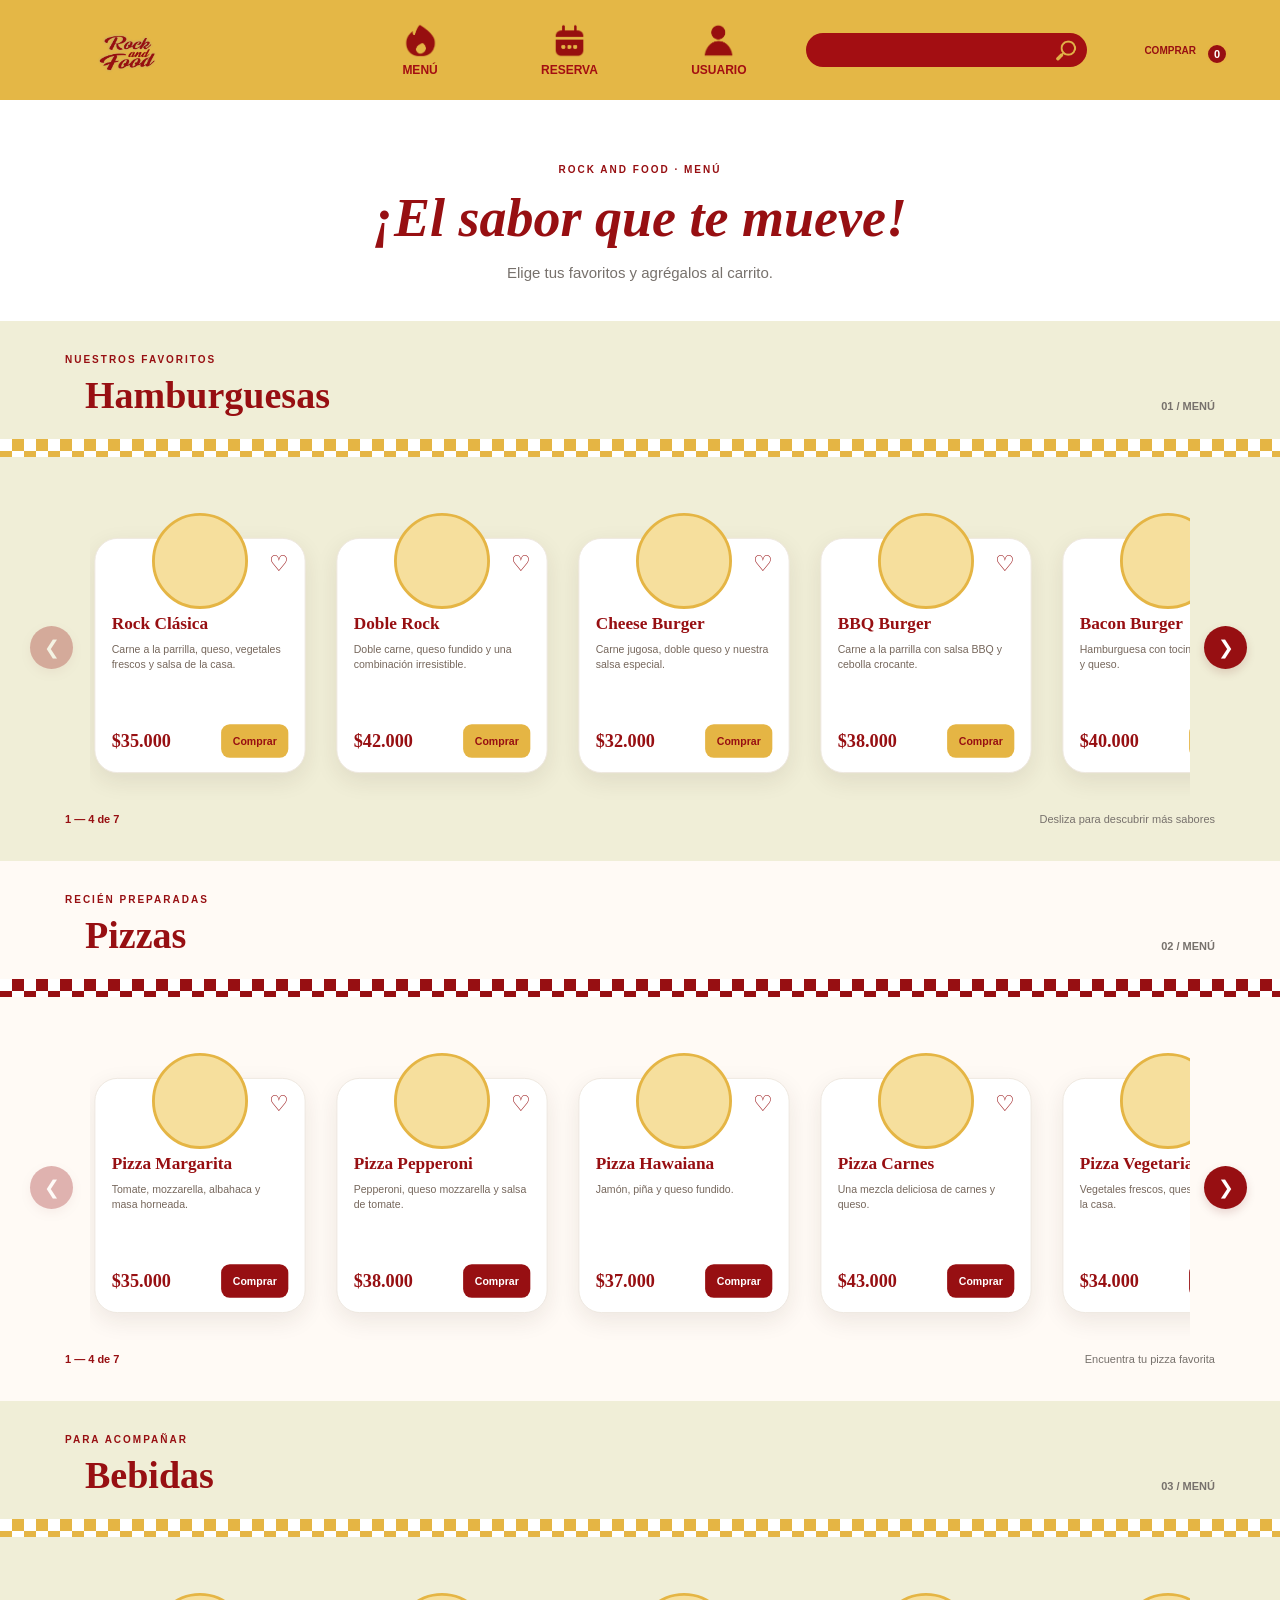
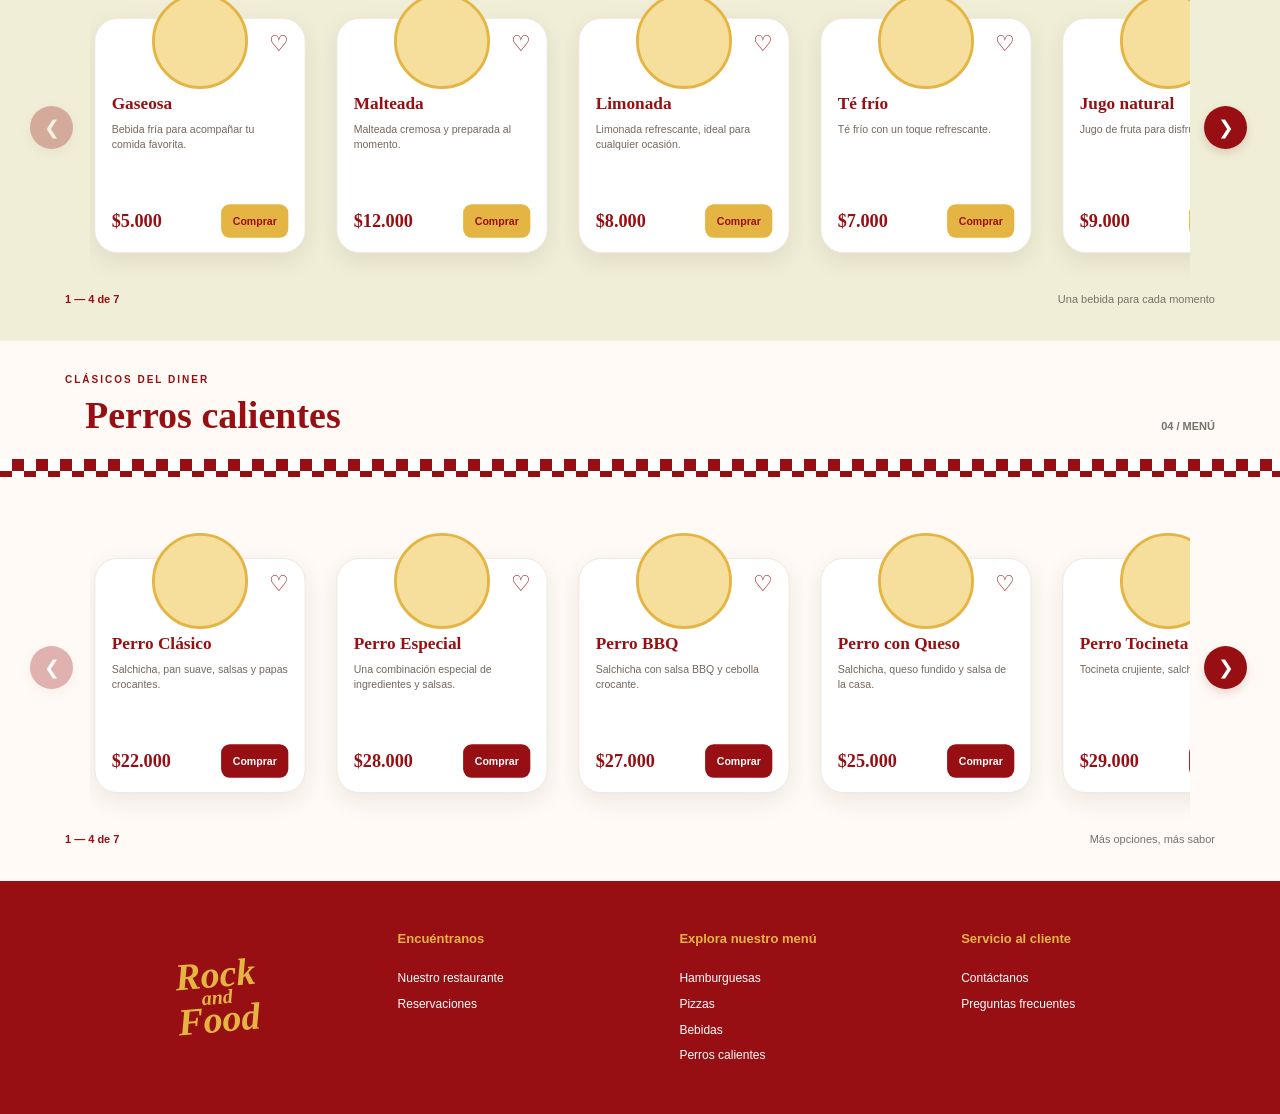
==== commit 855667f6: "mirando imagenes" ====
--- a/menu.html
+++ b/menu.html
@@ -51,7 +51,7 @@
 
       
         <button class="boton-carrito" id="abrir-carrito" type="button">
-        <img src="/iconos/carrito.png" alt="" class="nav-icon">
+        <link rel="stylesheet" href="https://i.pinimg.com/736x/f4/9b/fc/f49bfc17c3c54436b93acaa2273f36dc.jpg">
         <span>COMPRAR</span>
         <span class="carrito-contador" id="carrito-contador"
               aria-live="polite">0</span>
